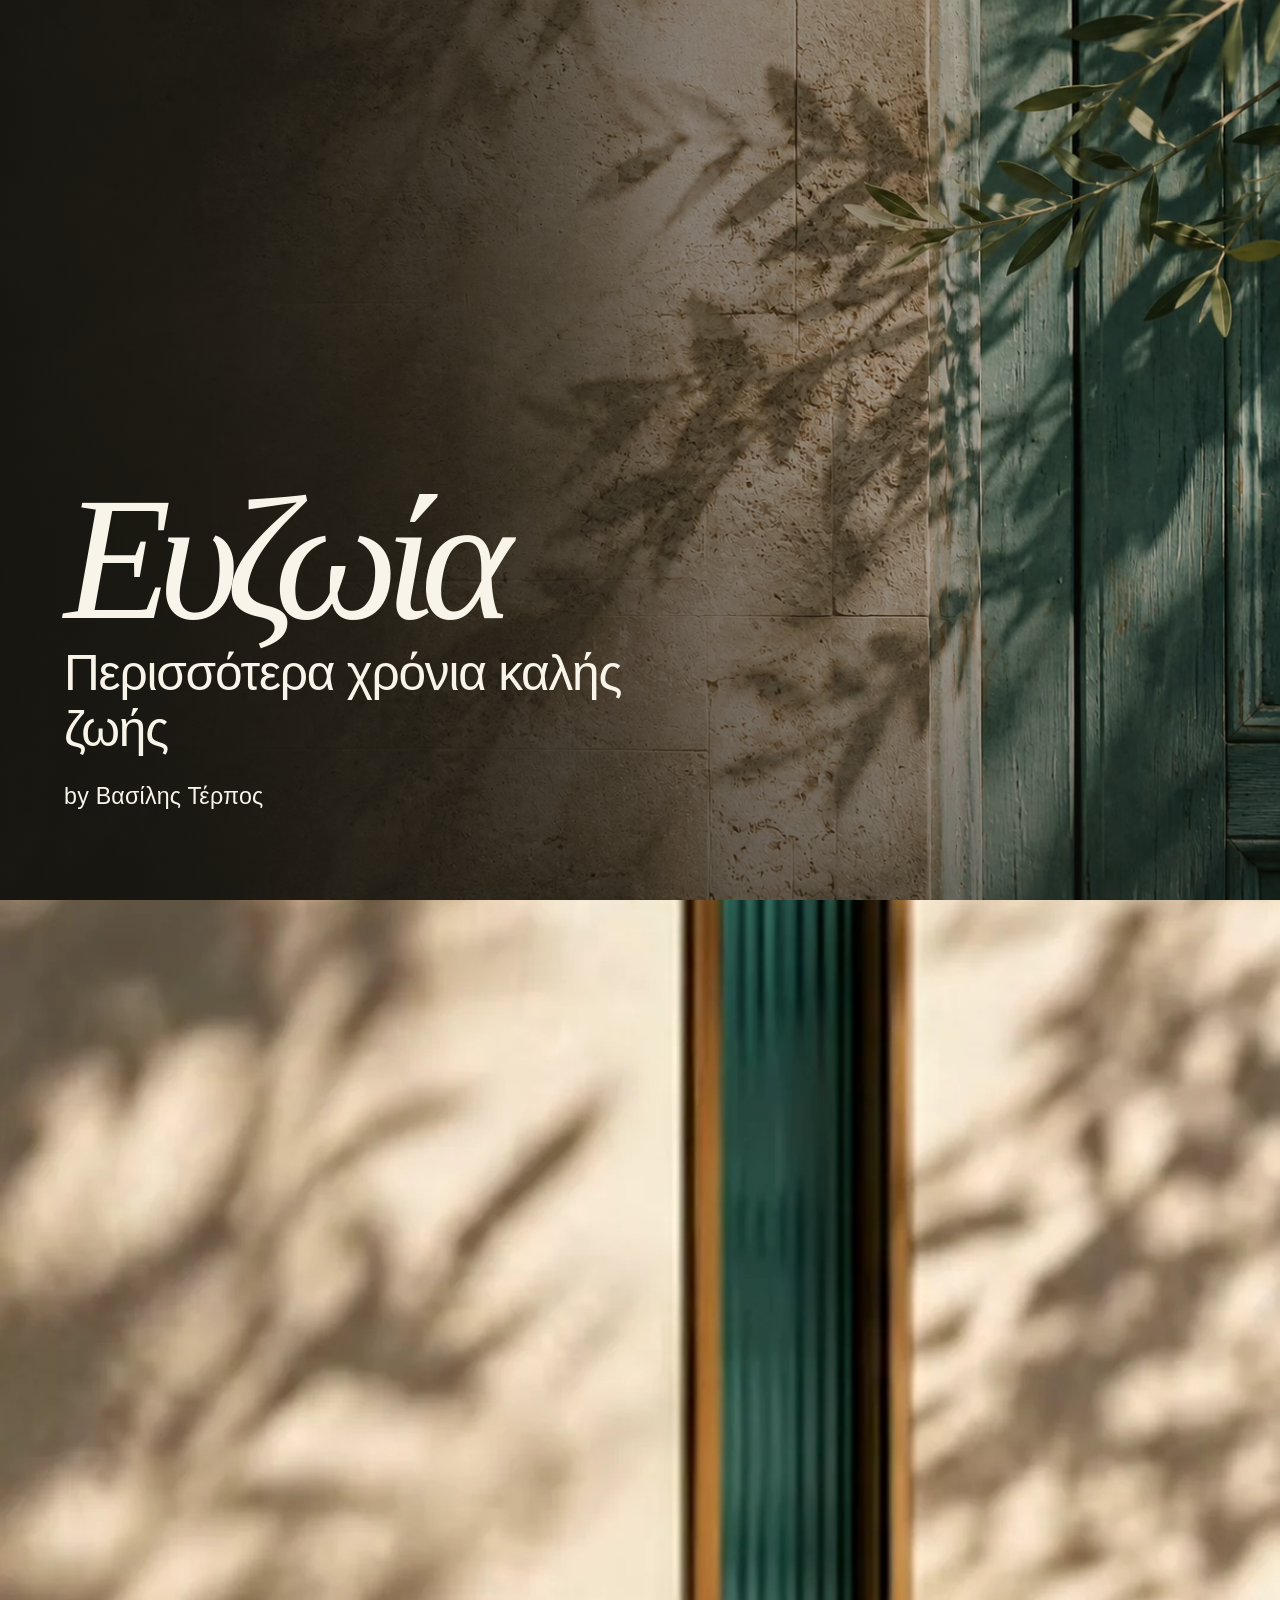
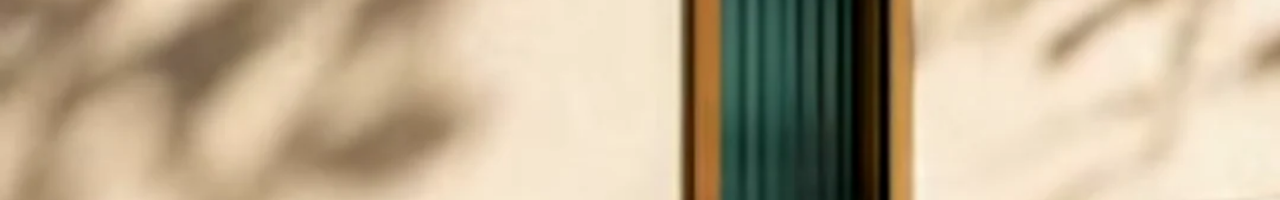
==== index.html @ 291862a4 "Initial production-ready Euzoia site" ====
<!doctype html>
<html lang="el">
  <head>
    <meta charset="utf-8">
    <meta name="viewport" content="width=device-width, initial-scale=1">
    <title>Ευζωία — Περισσότερα χρόνια καλής ζωής</title>
    <meta name="description" content="Ευζωία — Περισσότερα χρόνια καλής ζωής, by Βασίλης Τέρπος.">
    <link rel="canonical" href="https://euzoia.com/">
    <meta name="theme-color" content="#213f39">

    <meta property="og:type" content="website">
    <meta property="og:locale" content="el_GR">
    <meta property="og:site_name" content="Ευζωία">
    <meta property="og:title" content="Ευζωία — Περισσότερα χρόνια καλής ζωής">
    <meta property="og:description" content="Περισσότερα χρόνια καλής ζωής, by Βασίλης Τέρπος.">
    <meta property="og:url" content="https://euzoia.com/">
    <meta property="og:image" content="https://euzoia.com/assets/images/og-euzoia.jpg">
    <meta property="og:image:width" content="1200">
    <meta property="og:image:height" content="675">
    <meta property="og:image:alt" content="Ευζωία — Περισσότερα χρόνια καλής ζωής">

    <meta name="twitter:card" content="summary_large_image">
    <meta name="twitter:title" content="Ευζωία — Περισσότερα χρόνια καλής ζωής">
    <meta name="twitter:description" content="Περισσότερα χρόνια καλής ζωής, by Βασίλης Τέρπος.">
    <meta name="twitter:image" content="https://euzoia.com/assets/images/og-euzoia.jpg">

    <link rel="icon" type="image/png" sizes="48x48" href="/assets/images/favicon-48.png">
    <link rel="apple-touch-icon" sizes="180x180" href="/assets/images/apple-touch-icon.png">
    <link rel="manifest" href="/site.webmanifest">
    <link rel="preload" href="/assets/images/hero-clean-v2.avif" as="image" type="image/avif" fetchpriority="high">
    <link rel="stylesheet" href="/css/styles.css">

    <script type="application/ld+json">
      {
        "@context": "https://schema.org",
        "@type": "WebSite",
        "name": "Ευζωία",
        "alternateName": "Euzoia",
        "url": "https://euzoia.com/",
        "inLanguage": "el-GR",
        "description": "Περισσότερα χρόνια καλής ζωής."
      }
    </script>
  </head>
  <body>
    <main class="hero" aria-labelledby="hero-title">
      <picture class="hero-picture" aria-hidden="true">
        <source srcset="/assets/images/hero-clean-v2.avif" type="image/avif">
        <img src="/assets/images/hero-clean-v2.png" alt="" width="1672" height="941" fetchpriority="high">
      </picture>

      <div class="hero-mobile-shade" aria-hidden="true"></div>
      <div class="hero-mobile-copy">
        <h1 id="hero-title">Ευζωία</h1>
        <p>Περισσότερα χρόνια καλής ζωής</p>
        <small>by Βασίλης Τέρπος</small>
      </div>
    </main>

    <section class="film" aria-label="Ευζωία σε κίνηση" data-film>
      <picture class="film-poster" aria-hidden="true">
        <source media="(max-width: 767px), (orientation: portrait)" srcset="/assets/images/hero-poster-mobile.webp">
        <img src="/assets/images/hero-poster-desktop.webp" alt="" width="1920" height="1080" loading="lazy">
      </picture>
      <video
        class="film-video"
        muted
        loop
        playsinline
        preload="none"
        data-desktop="/assets/video/hero-desktop-final.webm"
        data-mobile="/assets/video/hero-mobile.webm"
        aria-hidden="true"
      ></video>
      <p class="motion-message" hidden>Η κινούμενη εικόνα έχει απενεργοποιηθεί σύμφωνα με τις προτιμήσεις της συσκευής σας.</p>
    </section>

    <script src="/js/main.js" defer></script>
  </body>
</html>
---- css/styles.css ----
*,
*::before,
*::after {
  box-sizing: border-box;
}

html,
body {
  width: 100%;
  min-width: 320px;
  min-height: 100%;
  margin: 0;
  overflow-x: hidden;
  background: #26251f;
}

body {
  color: #f8f4e9;
  font-family: -apple-system, BlinkMacSystemFont, "Segoe UI", Arial, sans-serif;
  -webkit-font-smoothing: antialiased;
}

.hero {
  position: relative;
  width: 100%;
  min-height: 100vh;
  min-height: 100svh;
  overflow: hidden;
  isolation: isolate;
}

.hero-picture,
.hero-picture img {
  position: absolute;
  inset: 0;
  width: 100%;
  height: 100%;
}

.hero-picture {
  z-index: -2;
}

.hero-picture img {
  object-fit: cover;
  object-position: center center;
}

.film {
  position: relative;
  width: 100%;
  min-height: 100vh;
  min-height: 100svh;
  overflow: hidden;
  background: #b6aa94;
  isolation: isolate;
}

.film-poster,
.film-poster img,
.film-video {
  position: absolute;
  inset: 0;
  width: 100%;
  height: 100%;
}

.film-poster {
  z-index: -2;
}

.film-poster img,
.film-video {
  object-fit: cover;
  object-position: center;
}

.film-video {
  z-index: -1;
  opacity: 0;
  transition: opacity 500ms ease;
}

.film-video.is-ready {
  opacity: 1;
}

.motion-message {
  position: absolute;
  right: 1rem;
  bottom: 1rem;
  max-width: 22rem;
  margin: 0;
  padding: 0.6rem 0.8rem;
  color: #27251f;
  background: rgb(248 244 233 / 90%);
  font-size: 0.75rem;
}

.hero-mobile-shade {
  display: none;
}

.hero-mobile-copy {
  position: absolute;
  top: 52%;
  left: clamp(2.5rem, 7vw, 7.5rem);
  display: flex;
  flex-direction: column;
  align-items: flex-start;
  max-width: 48rem;
  transform: translateY(-50%);
}

.hero-mobile-copy h1 {
  margin: 0 0 clamp(0.7rem, 1.2vw, 1.4rem);
  font-family: Didot, "Bodoni 72", "Iowan Old Style", "Times New Roman", serif;
  font-size: clamp(7rem, 12vw, 13rem);
  font-style: italic;
  font-weight: 400;
  letter-spacing: -0.075em;
  line-height: 0.78;
}

.hero-mobile-copy p {
  margin: 0 0 clamp(0.8rem, 1.5vw, 1.5rem);
  font-size: clamp(1.75rem, 2.45vw, 3rem);
  font-weight: 300;
  letter-spacing: -0.025em;
  line-height: 1.12;
}

.hero-mobile-copy small {
  font-size: clamp(1.05rem, 1.4vw, 1.6rem);
  font-weight: 300;
  letter-spacing: 0.01em;
}

@media (max-aspect-ratio: 29 / 20) {
  .hero-picture img {
    display: block;
    object-position: 76% center;
  }

  .hero-mobile-shade {
    position: absolute;
    z-index: -1;
    inset: 0;
    display: block;
    background:
      linear-gradient(90deg, rgb(20 19 15 / 82%) 0%, rgb(20 19 15 / 48%) 58%, transparent 100%),
      linear-gradient(0deg, rgb(20 19 15 / 32%) 0%, transparent 48%);
  }

  .hero-mobile-copy {
    position: absolute;
    inset: auto clamp(1.35rem, 6vw, 4rem) clamp(3rem, 10svh, 7rem);
    max-width: min(84vw, 42rem);
    transform: none;
  }

  .hero-mobile-copy h1 {
    margin: 0 0 clamp(0.7rem, 2vw, 1.2rem);
    font-family: Didot, "Bodoni 72", "Iowan Old Style", "Times New Roman", serif;
    font-size: clamp(5.15rem, 25vw, 11rem);
    font-style: italic;
    font-weight: 400;
    letter-spacing: -0.075em;
    line-height: 0.78;
  }

  .hero-mobile-copy p {
    margin: 0 0 clamp(0.9rem, 3vw, 1.6rem);
    font-size: clamp(1.45rem, 5.8vw, 3.1rem);
    font-weight: 300;
    letter-spacing: -0.025em;
    line-height: 1.12;
  }

  .hero-mobile-copy small {
    font-size: clamp(0.95rem, 3.3vw, 1.45rem);
    font-weight: 300;
    letter-spacing: 0.01em;
  }
}

@media (max-width: 32rem) and (max-aspect-ratio: 29 / 20) {
  .hero-mobile-copy {
    bottom: max(2.75rem, env(safe-area-inset-bottom));
  }
}

@media (orientation: landscape) and (max-height: 38rem) and (max-aspect-ratio: 29 / 20) {
  .hero-mobile-copy {
    bottom: 2rem;
  }

  .hero-mobile-copy h1 {
    font-size: clamp(4.5rem, 14vw, 7rem);
  }

  .hero-mobile-copy p {
    font-size: clamp(1.2rem, 3.5vw, 2rem);
  }
}

@media (prefers-reduced-motion: reduce) {
  *,
  *::before,
  *::after {
    scroll-behavior: auto !important;
    animation-duration: 0.01ms !important;
    animation-iteration-count: 1 !important;
    transition-duration: 0.01ms !important;
  }

  .film-video {
    display: none;
  }
}

.not-found {
  display: grid;
  min-height: 100svh;
  padding: clamp(1.5rem, 7vw, 6rem);
  place-items: center start;
  overflow: auto;
  background: #173f39;
}

.not-found main {
  max-width: 60rem;
}

.not-found p {
  margin: 0 0 2rem;
  font-family: Didot, "Bodoni 72", "Times New Roman", serif;
  font-size: 2rem;
  font-style: italic;
}

.not-found h1 {
  margin: 0 0 2.5rem;
  font-family: Didot, "Bodoni 72", "Times New Roman", serif;
  font-size: clamp(3.5rem, 11vw, 8rem);
  font-weight: 400;
  line-height: 0.95;
}

.not-found a {
  color: inherit;
  text-underline-offset: 0.3em;
}
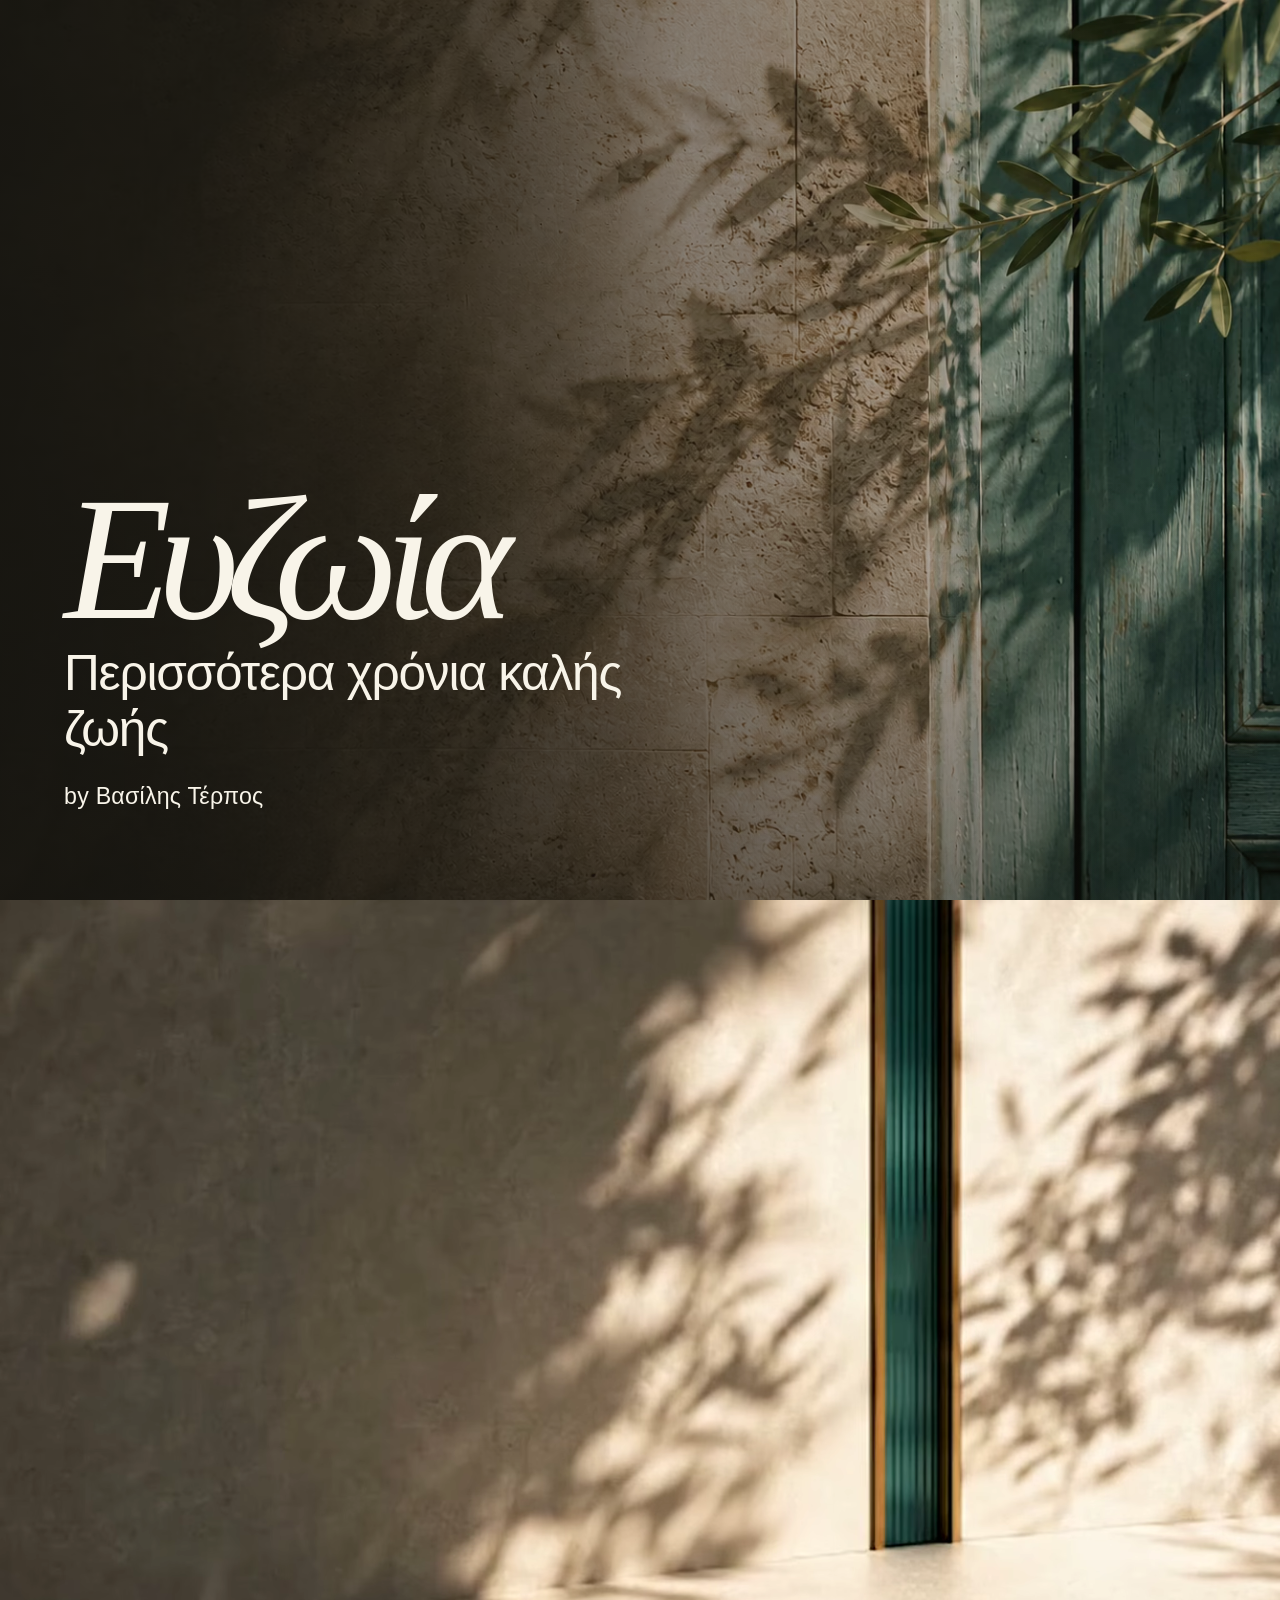
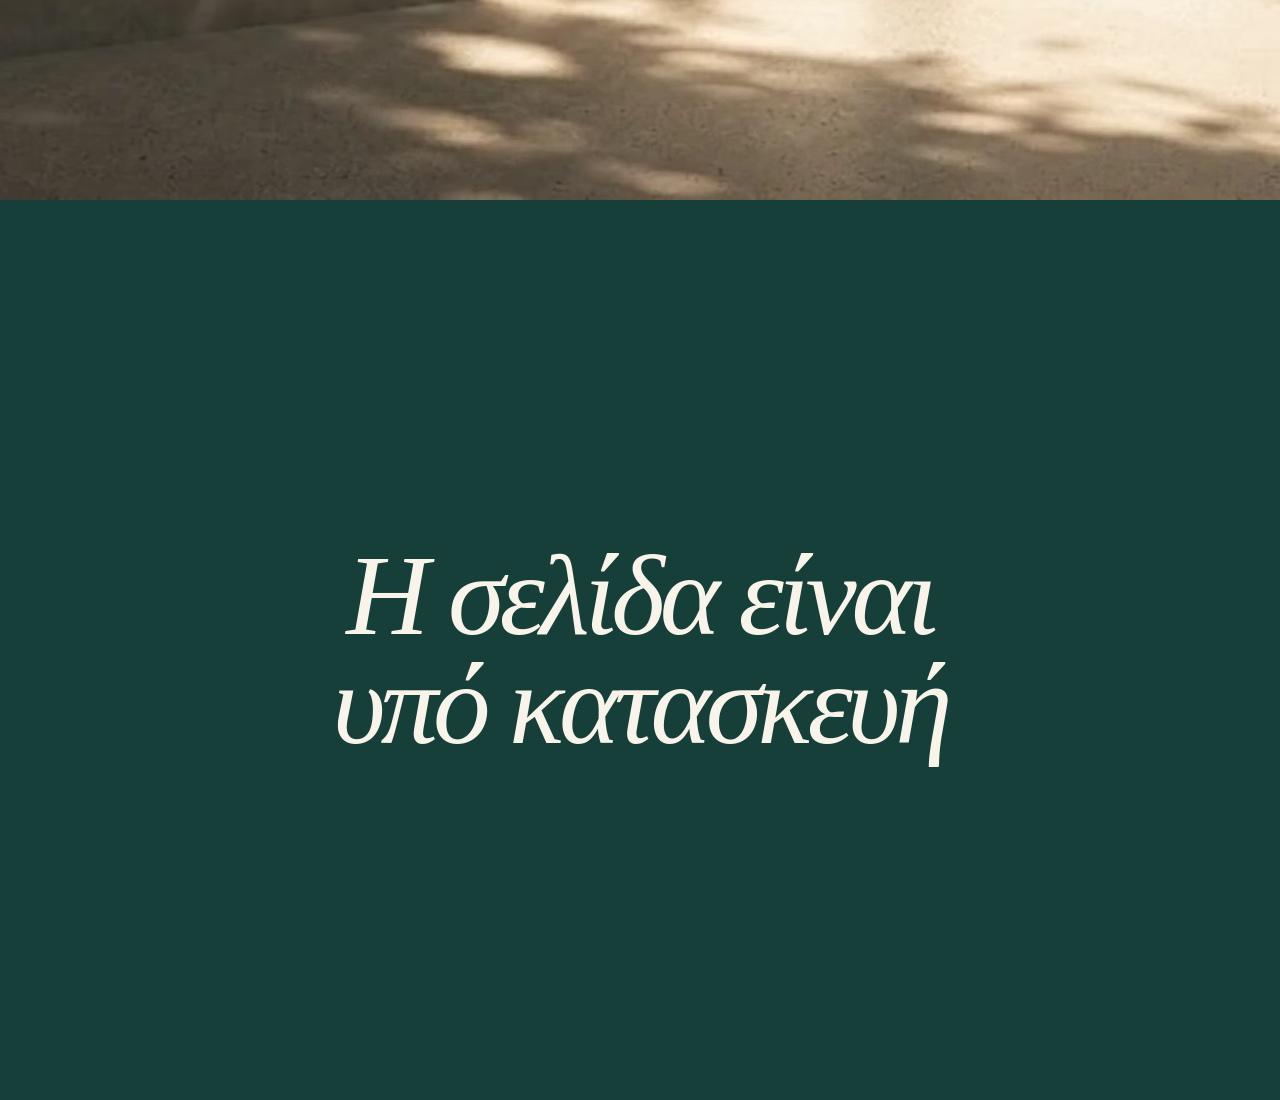
==== commit 40a380bc: "Add full-screen under construction section" ====
--- a/index.html
+++ b/index.html
@@ -26,7 +26,6 @@
 
     <link rel="icon" type="image/png" sizes="48x48" href="/assets/images/favicon-48.png">
     <link rel="apple-touch-icon" sizes="180x180" href="/assets/images/apple-touch-icon.png">
-    <link rel="manifest" href="/site.webmanifest">
     <link rel="preload" href="/assets/images/hero-clean-v2.avif" as="image" type="image/avif" fetchpriority="high">
     <link rel="stylesheet" href="/css/styles.css">
 
@@ -75,6 +74,10 @@
       <p class="motion-message" hidden>Η κινούμενη εικόνα έχει απενεργοποιηθεί σύμφωνα με τις προτιμήσεις της συσκευής σας.</p>
     </section>
 
+    <section class="coming-soon" aria-labelledby="coming-soon-title">
+      <h2 id="coming-soon-title">Η σελίδα είναι<br>υπό κατασκευή</h2>
+    </section>
+
     <script src="/js/main.js" defer></script>
   </body>
 </html>
--- a/css/styles.css
+++ b/css/styles.css
@@ -23,6 +23,8 @@
 .hero {
   position: relative;
   width: 100%;
+  height: 100vh;
+  height: 100dvh;
   min-height: 100vh;
   min-height: 100svh;
   overflow: hidden;
@@ -49,6 +51,8 @@
 .film {
   position: relative;
   width: 100%;
+  height: 100vh;
+  height: 100dvh;
   min-height: 100vh;
   min-height: 100svh;
   overflow: hidden;
@@ -83,6 +87,33 @@
 
 .film-video.is-ready {
   opacity: 1;
+}
+
+.coming-soon {
+  position: relative;
+  display: grid;
+  width: 100%;
+  height: 100vh;
+  height: 100dvh;
+  min-height: 100vh;
+  min-height: 100svh;
+  padding: clamp(1.5rem, 7vw, 7.5rem);
+  place-items: center;
+  overflow: hidden;
+  background: #173f39;
+  text-align: center;
+}
+
+.coming-soon h2 {
+  max-width: 12ch;
+  margin: 0;
+  font-family: Didot, "Bodoni 72", "Iowan Old Style", "Times New Roman", serif;
+  font-size: clamp(3.5rem, 9vw, 9rem);
+  font-style: italic;
+  font-weight: 400;
+  letter-spacing: -0.045em;
+  line-height: 0.95;
+  text-wrap: balance;
 }
 
 .motion-message {
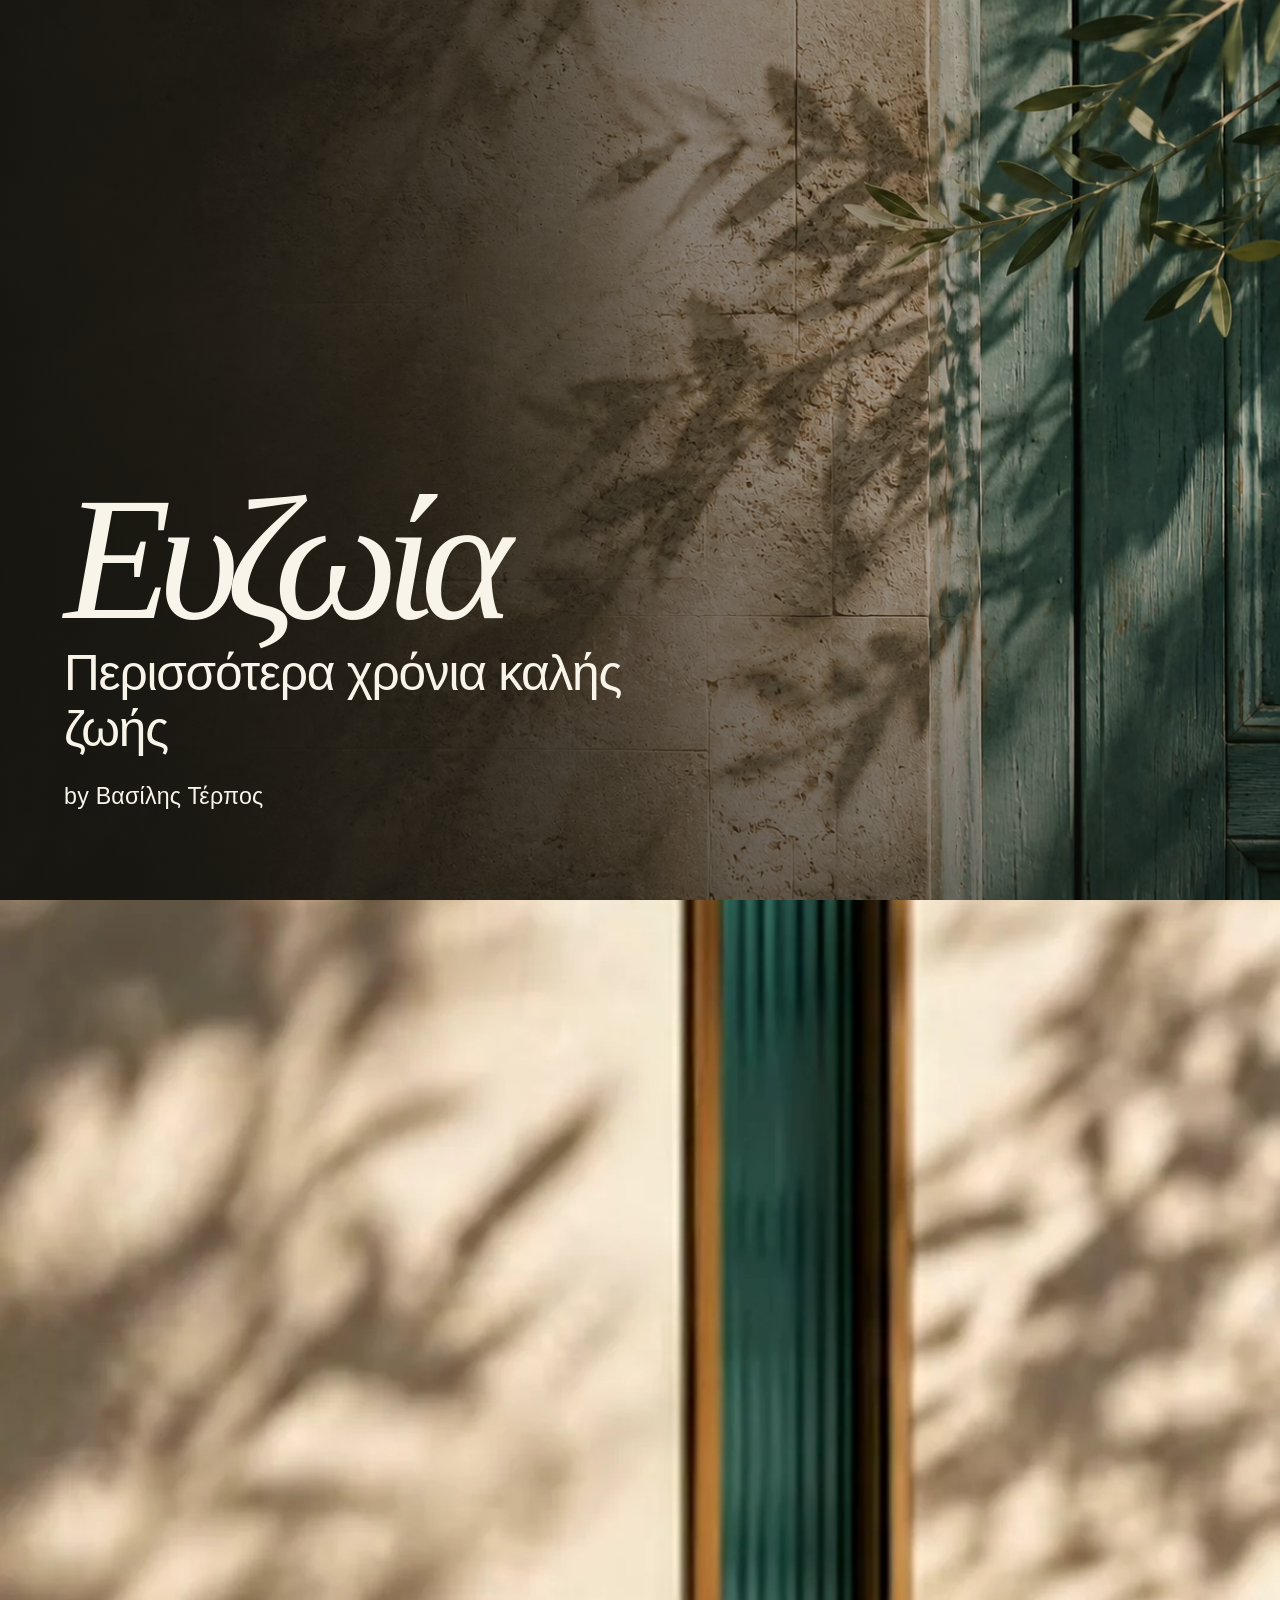
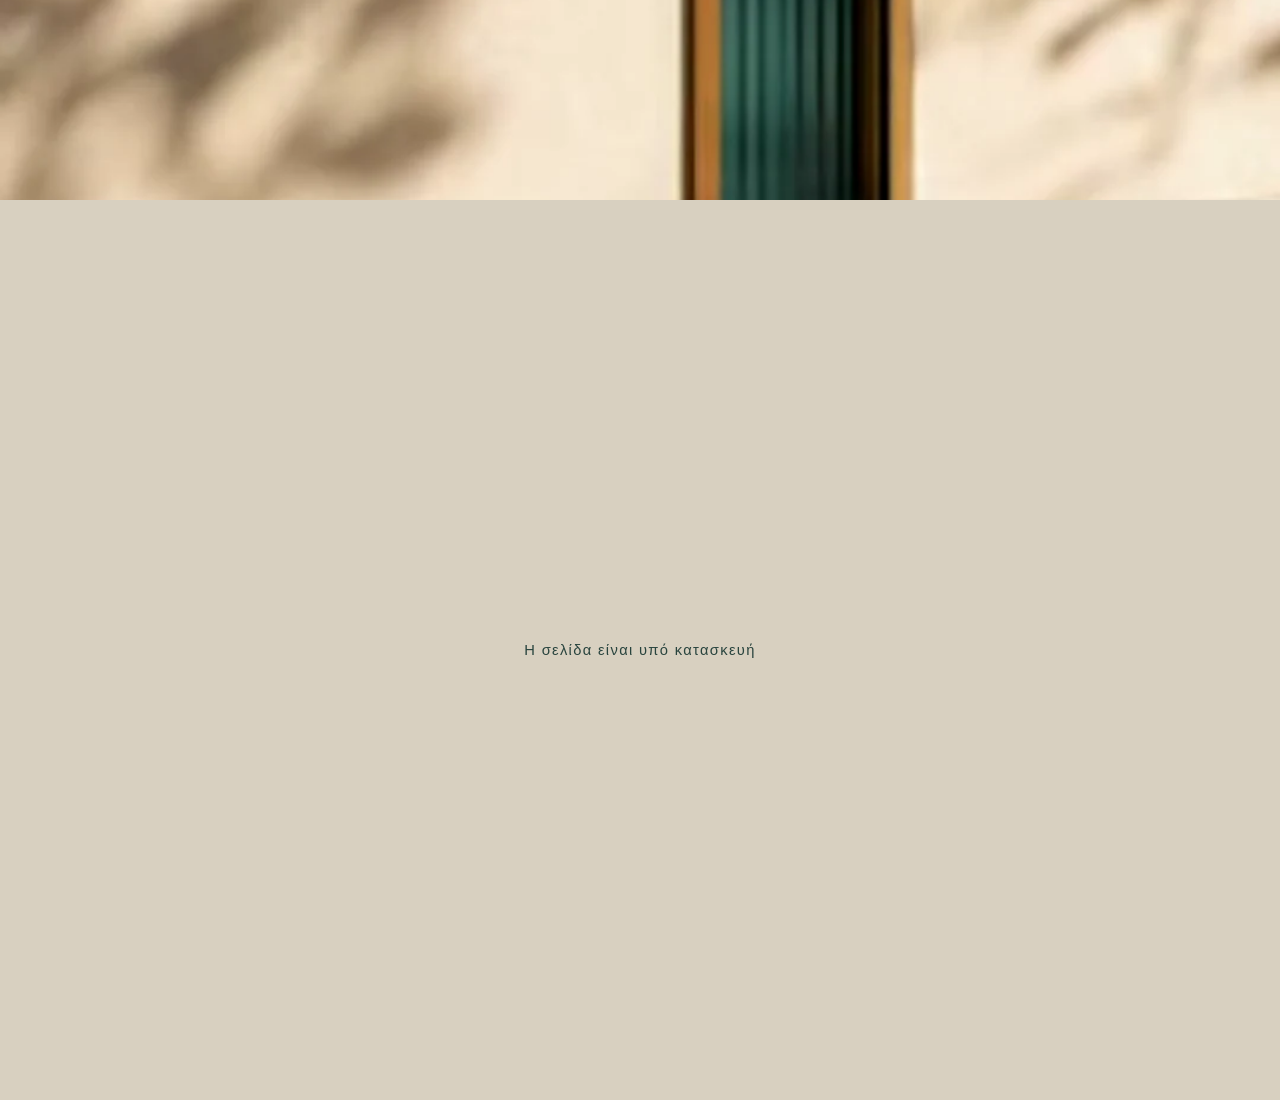
==== commit ab381731: "Refine under construction section styling" ====
--- a/index.html
+++ b/index.html
@@ -75,7 +75,7 @@
     </section>
 
     <section class="coming-soon" aria-labelledby="coming-soon-title">
-      <h2 id="coming-soon-title">Η σελίδα είναι<br>υπό κατασκευή</h2>
+      <h2 id="coming-soon-title">Η σελίδα είναι υπό κατασκευή</h2>
     </section>
 
     <script src="/js/main.js" defer></script>
--- a/css/styles.css
+++ b/css/styles.css
@@ -100,19 +100,18 @@
   padding: clamp(1.5rem, 7vw, 7.5rem);
   place-items: center;
   overflow: hidden;
-  background: #173f39;
+  background: #d8d0c0;
+  color: #29443e;
   text-align: center;
 }
 
 .coming-soon h2 {
-  max-width: 12ch;
+  max-width: 30rem;
   margin: 0;
-  font-family: Didot, "Bodoni 72", "Iowan Old Style", "Times New Roman", serif;
-  font-size: clamp(3.5rem, 9vw, 9rem);
-  font-style: italic;
-  font-weight: 400;
-  letter-spacing: -0.045em;
-  line-height: 0.95;
+  font-size: clamp(0.9rem, 1.15vw, 1.15rem);
+  font-weight: 300;
+  letter-spacing: 0.09em;
+  line-height: 1.5;
   text-wrap: balance;
 }
 
